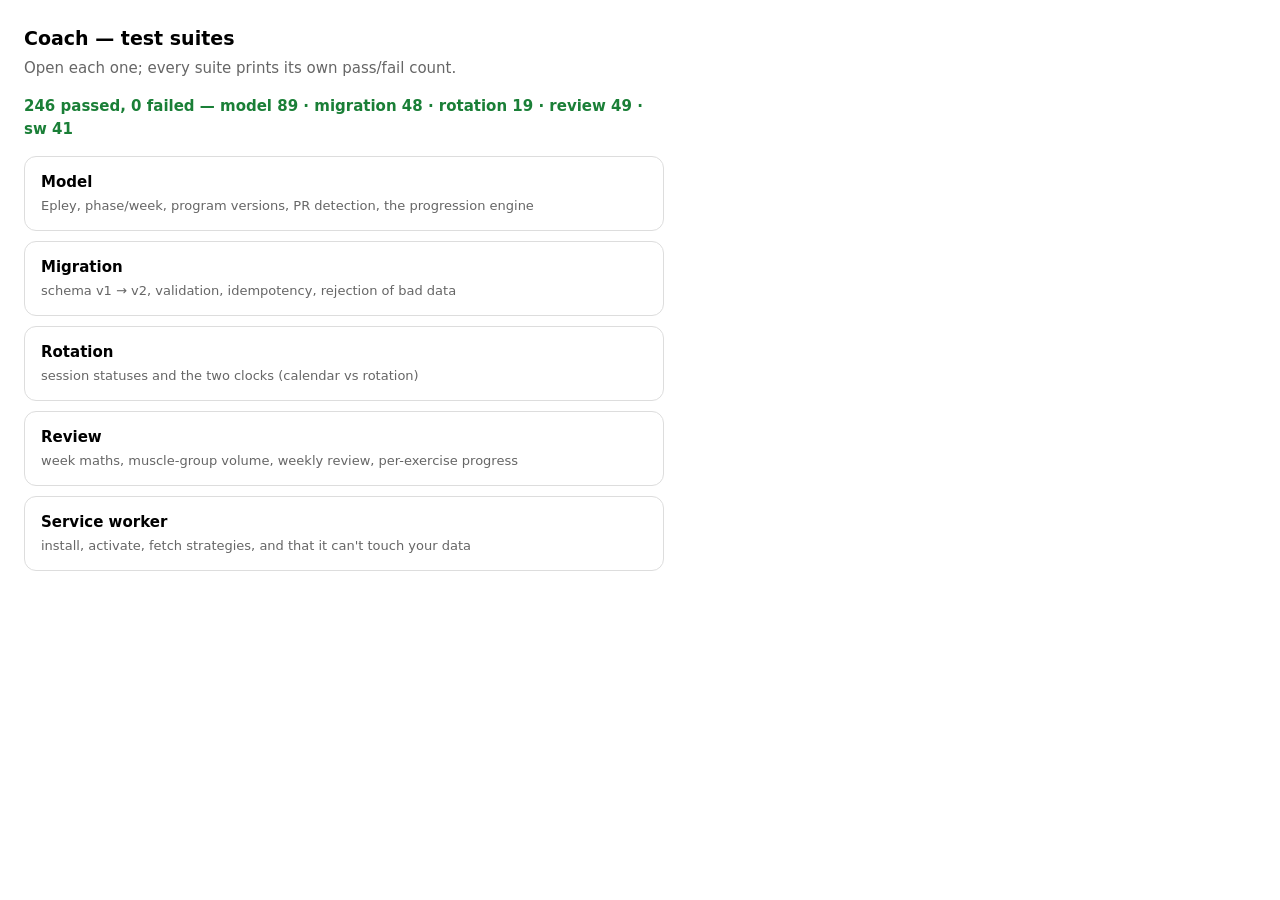
==== tests/index.html @ a926a486 "Stage 4: installable, offline-capable PWA Offline - sw.js caches the app shell so a full session can" ====
<!doctype html>
<html lang="en">
<head>
<meta charset="utf-8">
<meta name="viewport" content="width=device-width, initial-scale=1">
<title>Coach — tests</title>
<style>
  body{font:15px/1.5 -apple-system,system-ui,sans-serif; margin:24px; max-width:640px}
  h1{font-size:19px; margin-bottom:4px}
  p.sub{color:#666; margin-top:0}
  ul{list-style:none; padding:0; display:flex; flex-direction:column; gap:10px}
  a{display:block; padding:14px 16px; border:1px solid #ddd; border-radius:12px;
    text-decoration:none; color:inherit; background:#fff}
  a:hover{border-color:#1a7f37}
  b{display:block; font-size:15px}
  span{color:#666; font-size:13px}
  #totals{margin:16px 0; font-weight:700}
  .ok{color:#1a7f37} .fail{color:#c4362a}
</style>
</head>
<body>
<h1>Coach — test suites</h1>
<p class="sub">Open each one; every suite prints its own pass/fail count.</p>
<div id="totals">running all suites…</div>
<ul>
  <li><a href="model.test.html"><b>Model</b><span>Epley, phase/week, program versions, PR detection, the progression engine</span></a></li>
  <li><a href="migration.test.html"><b>Migration</b><span>schema v1 → v2, validation, idempotency, rejection of bad data</span></a></li>
  <li><a href="rotation.test.html"><b>Rotation</b><span>session statuses and the two clocks (calendar vs rotation)</span></a></li>
  <li><a href="review.test.html"><b>Review</b><span>week maths, muscle-group volume, weekly review, per-exercise progress</span></a></li>
  <li><a href="sw.test.html"><b>Service worker</b><span>install, activate, fetch strategies, and that it can't touch your data</span></a></li>
</ul>

<script>
// Run every suite in a hidden iframe and total the results.
(function () {
  var suites = ["model", "migration", "rotation", "review", "sw"];
  var results = {}, done = 0;
  var totals = document.getElementById("totals");

  suites.forEach(function (name) {
    var f = document.createElement("iframe");
    f.style.cssText = "position:absolute;width:1px;height:1px;opacity:0;pointer-events:none";
    f.src = name + ".test.html?all=1";
    f.addEventListener("load", function () {
      // suites finish synchronously except sw, which awaits fetch — poll briefly
      var tries = 0;
      (function poll() {
        var el = f.contentDocument && f.contentDocument.getElementById("summary");
        var txt = el ? el.textContent : "";
        var m = txt.match(/(\d+) passed, (\d+) failed/);
        if (m) { results[name] = { pass: +m[1], fail: +m[2] }; tick(); return; }
        if (++tries > 60) { results[name] = { pass: 0, fail: -1 }; tick(); return; }
        setTimeout(poll, 100);
      })();
    });
    document.body.appendChild(f);
  });

  function tick() {
    if (++done < suites.length) return;
    var p = 0, fl = 0, parts = [];
    suites.forEach(function (n) {
      var r = results[n];
      p += r.pass; if (r.fail > 0) fl += r.fail;
      parts.push(n + " " + r.pass + (r.fail > 0 ? "/" + r.fail + " failed" : r.fail < 0 ? " (did not finish)" : ""));
    });
    totals.className = fl === 0 ? "ok" : "fail";
    totals.textContent = p + " passed, " + fl + " failed  —  " + parts.join(" · ");
  }
})();
</script>
</body>
</html>
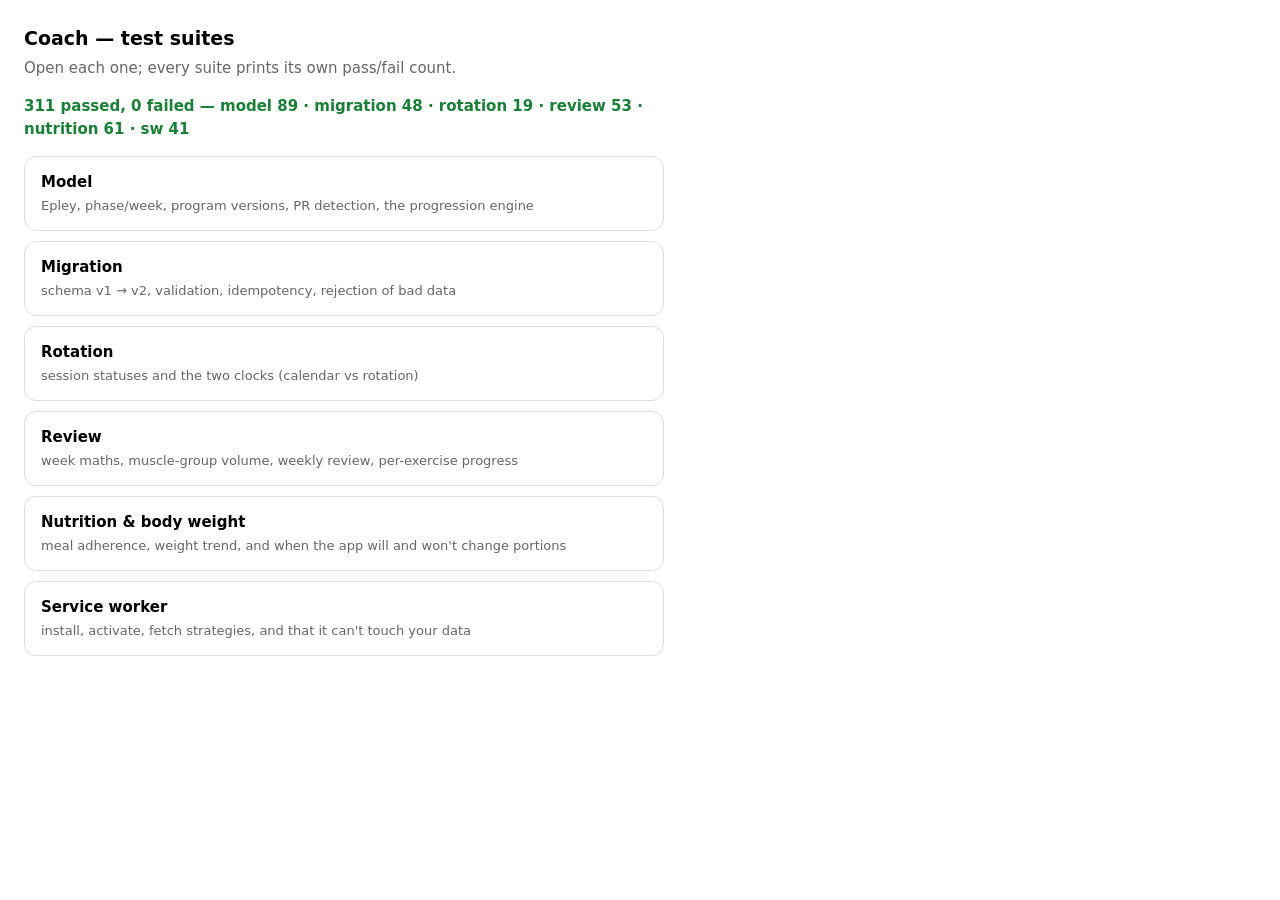
==== commit b21d037c: "Stage 5: nutrition checklist and body-weight trend Food - The six real checkpoints, verbatim, seeded" ====
--- a/tests/index.html
+++ b/tests/index.html
@@ -27,13 +27,14 @@
   <li><a href="migration.test.html"><b>Migration</b><span>schema v1 → v2, validation, idempotency, rejection of bad data</span></a></li>
   <li><a href="rotation.test.html"><b>Rotation</b><span>session statuses and the two clocks (calendar vs rotation)</span></a></li>
   <li><a href="review.test.html"><b>Review</b><span>week maths, muscle-group volume, weekly review, per-exercise progress</span></a></li>
+  <li><a href="nutrition.test.html"><b>Nutrition &amp; body weight</b><span>meal adherence, weight trend, and when the app will and won't change portions</span></a></li>
   <li><a href="sw.test.html"><b>Service worker</b><span>install, activate, fetch strategies, and that it can't touch your data</span></a></li>
 </ul>
 
 <script>
 // Run every suite in a hidden iframe and total the results.
 (function () {
-  var suites = ["model", "migration", "rotation", "review", "sw"];
+  var suites = ["model", "migration", "rotation", "review", "nutrition", "sw"];
   var results = {}, done = 0;
   var totals = document.getElementById("totals");
 
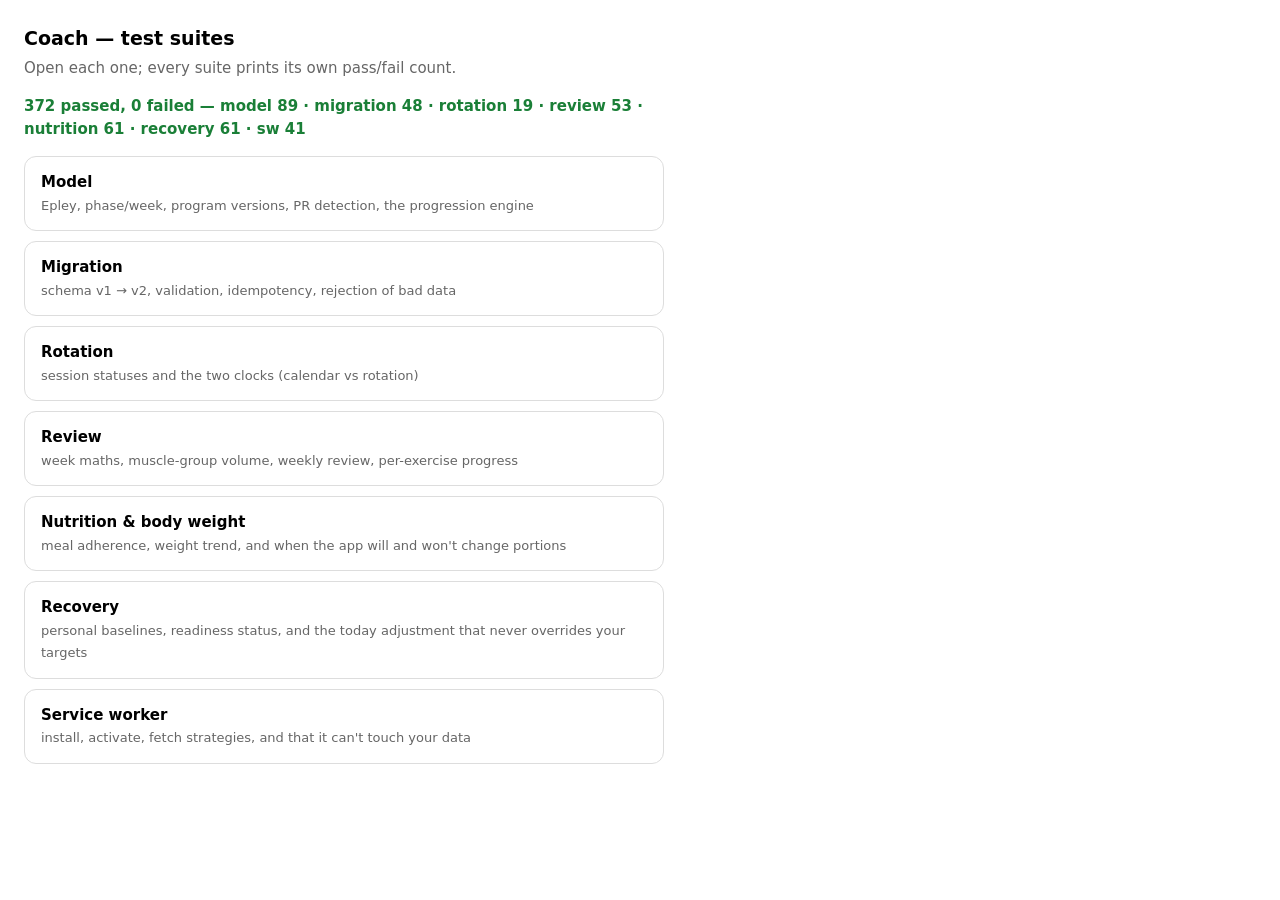
==== commit 7bc326fb: "Stage 6: recovery — a nudge, never a command Check-in - Ten seconds: energy, soreness, how physical " ====
--- a/tests/index.html
+++ b/tests/index.html
@@ -28,13 +28,14 @@
   <li><a href="rotation.test.html"><b>Rotation</b><span>session statuses and the two clocks (calendar vs rotation)</span></a></li>
   <li><a href="review.test.html"><b>Review</b><span>week maths, muscle-group volume, weekly review, per-exercise progress</span></a></li>
   <li><a href="nutrition.test.html"><b>Nutrition &amp; body weight</b><span>meal adherence, weight trend, and when the app will and won't change portions</span></a></li>
+  <li><a href="recovery.test.html"><b>Recovery</b><span>personal baselines, readiness status, and the today adjustment that never overrides your targets</span></a></li>
   <li><a href="sw.test.html"><b>Service worker</b><span>install, activate, fetch strategies, and that it can't touch your data</span></a></li>
 </ul>
 
 <script>
 // Run every suite in a hidden iframe and total the results.
 (function () {
-  var suites = ["model", "migration", "rotation", "review", "nutrition", "sw"];
+  var suites = ["model", "migration", "rotation", "review", "nutrition", "recovery", "sw"];
   var results = {}, done = 0;
   var totals = document.getElementById("totals");
 
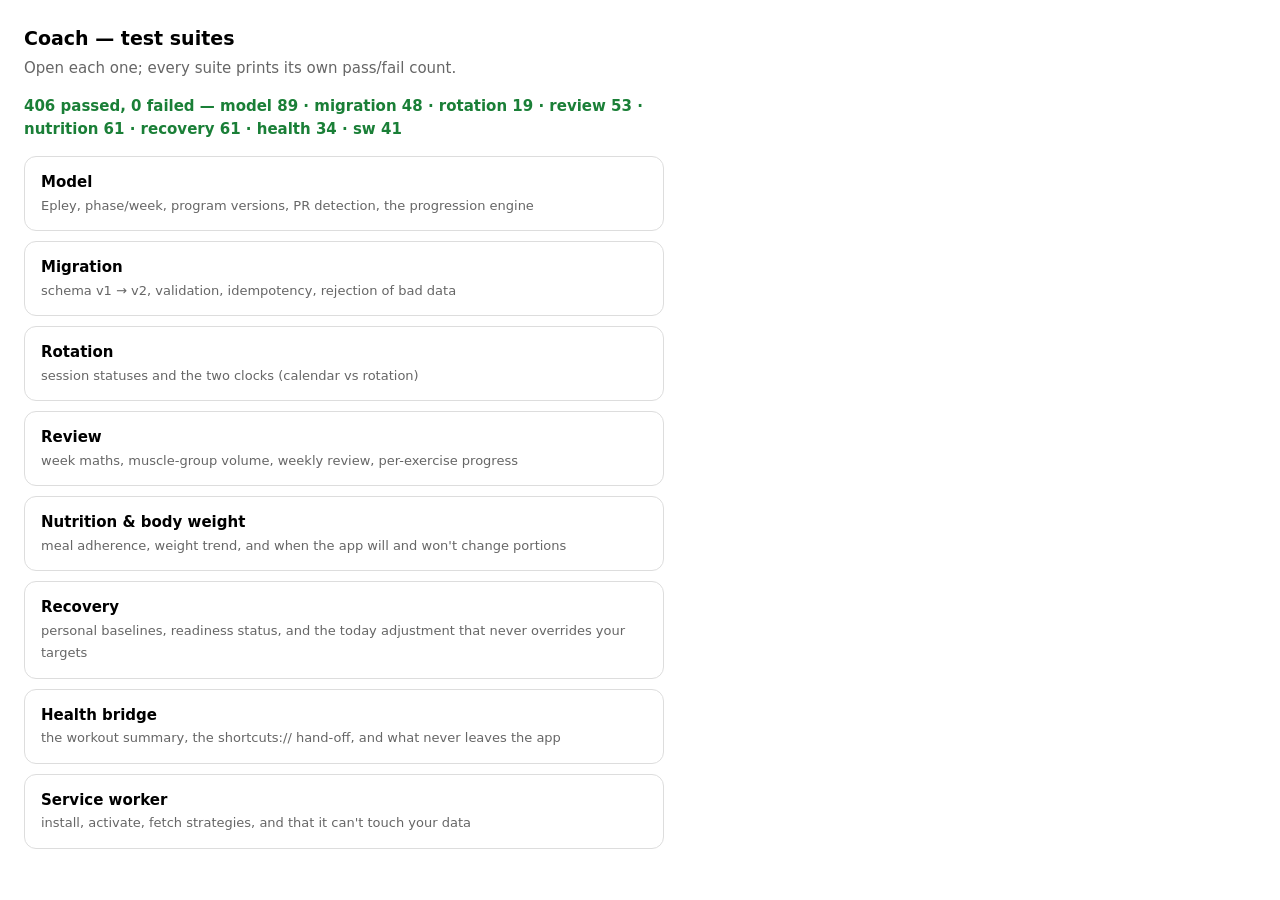
==== commit cd994d1d: "Stage 7: Apple Health write bridge A web app can't reach HealthKit. The bridge is a companion Shortc" ====
--- a/tests/index.html
+++ b/tests/index.html
@@ -29,13 +29,14 @@
   <li><a href="review.test.html"><b>Review</b><span>week maths, muscle-group volume, weekly review, per-exercise progress</span></a></li>
   <li><a href="nutrition.test.html"><b>Nutrition &amp; body weight</b><span>meal adherence, weight trend, and when the app will and won't change portions</span></a></li>
   <li><a href="recovery.test.html"><b>Recovery</b><span>personal baselines, readiness status, and the today adjustment that never overrides your targets</span></a></li>
+  <li><a href="health.test.html"><b>Health bridge</b><span>the workout summary, the shortcuts:// hand-off, and what never leaves the app</span></a></li>
   <li><a href="sw.test.html"><b>Service worker</b><span>install, activate, fetch strategies, and that it can't touch your data</span></a></li>
 </ul>
 
 <script>
 // Run every suite in a hidden iframe and total the results.
 (function () {
-  var suites = ["model", "migration", "rotation", "review", "nutrition", "recovery", "sw"];
+  var suites = ["model", "migration", "rotation", "review", "nutrition", "recovery", "health", "sw"];
   var results = {}, done = 0;
   var totals = document.getElementById("totals");
 
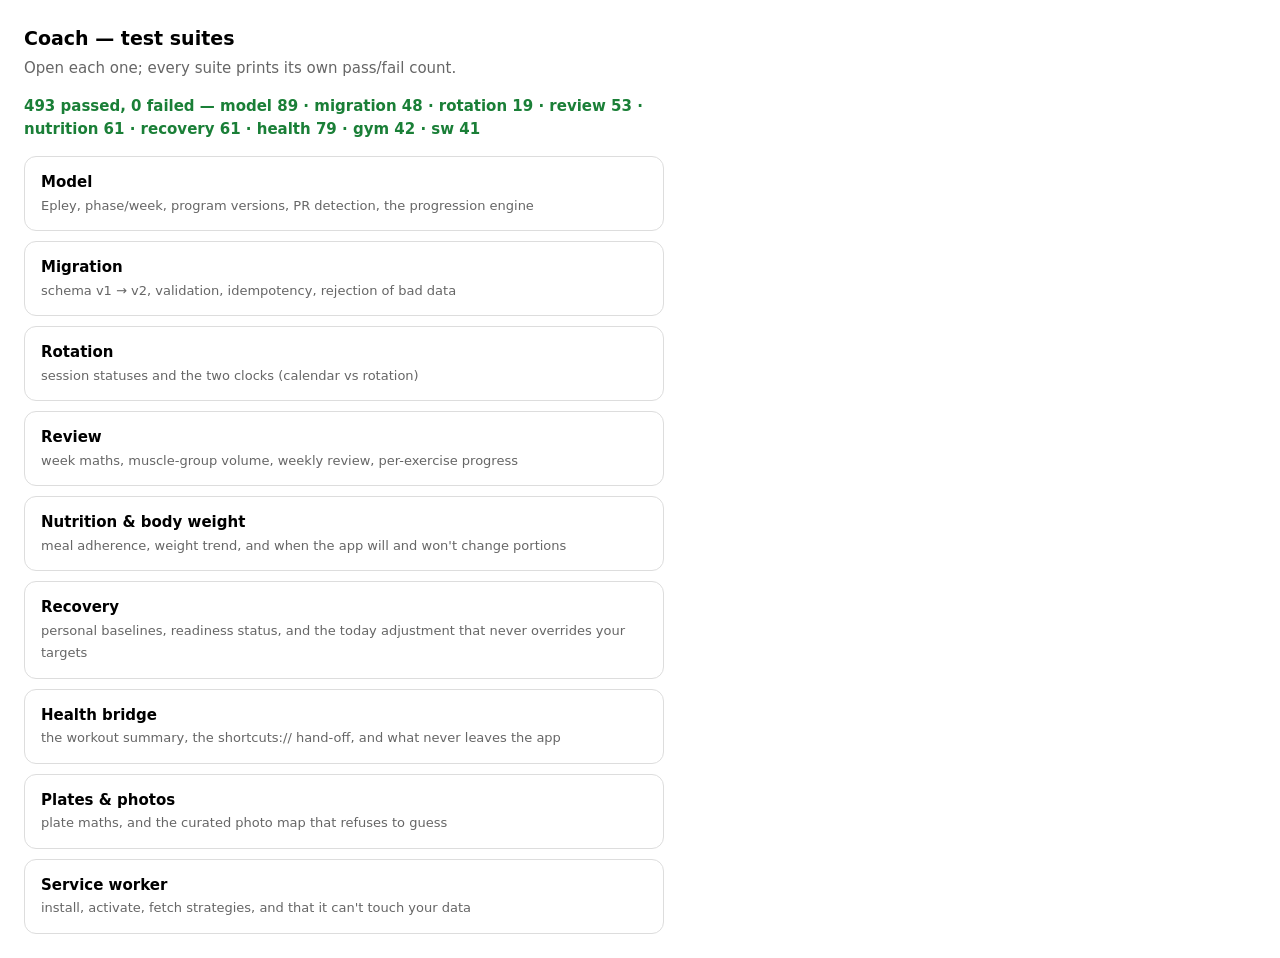
==== commit 55be56ff: "Stage 9: reference photos, plate maths, accessibility and performance Exercise photos - Curated BY H" ====
--- a/tests/index.html
+++ b/tests/index.html
@@ -30,13 +30,14 @@
   <li><a href="nutrition.test.html"><b>Nutrition &amp; body weight</b><span>meal adherence, weight trend, and when the app will and won't change portions</span></a></li>
   <li><a href="recovery.test.html"><b>Recovery</b><span>personal baselines, readiness status, and the today adjustment that never overrides your targets</span></a></li>
   <li><a href="health.test.html"><b>Health bridge</b><span>the workout summary, the shortcuts:// hand-off, and what never leaves the app</span></a></li>
+  <li><a href="gym.test.html"><b>Plates &amp; photos</b><span>plate maths, and the curated photo map that refuses to guess</span></a></li>
   <li><a href="sw.test.html"><b>Service worker</b><span>install, activate, fetch strategies, and that it can't touch your data</span></a></li>
 </ul>
 
 <script>
 // Run every suite in a hidden iframe and total the results.
 (function () {
-  var suites = ["model", "migration", "rotation", "review", "nutrition", "recovery", "health", "sw"];
+  var suites = ["model", "migration", "rotation", "review", "nutrition", "recovery", "health", "gym", "sw"];
   var results = {}, done = 0;
   var totals = document.getElementById("totals");
 
